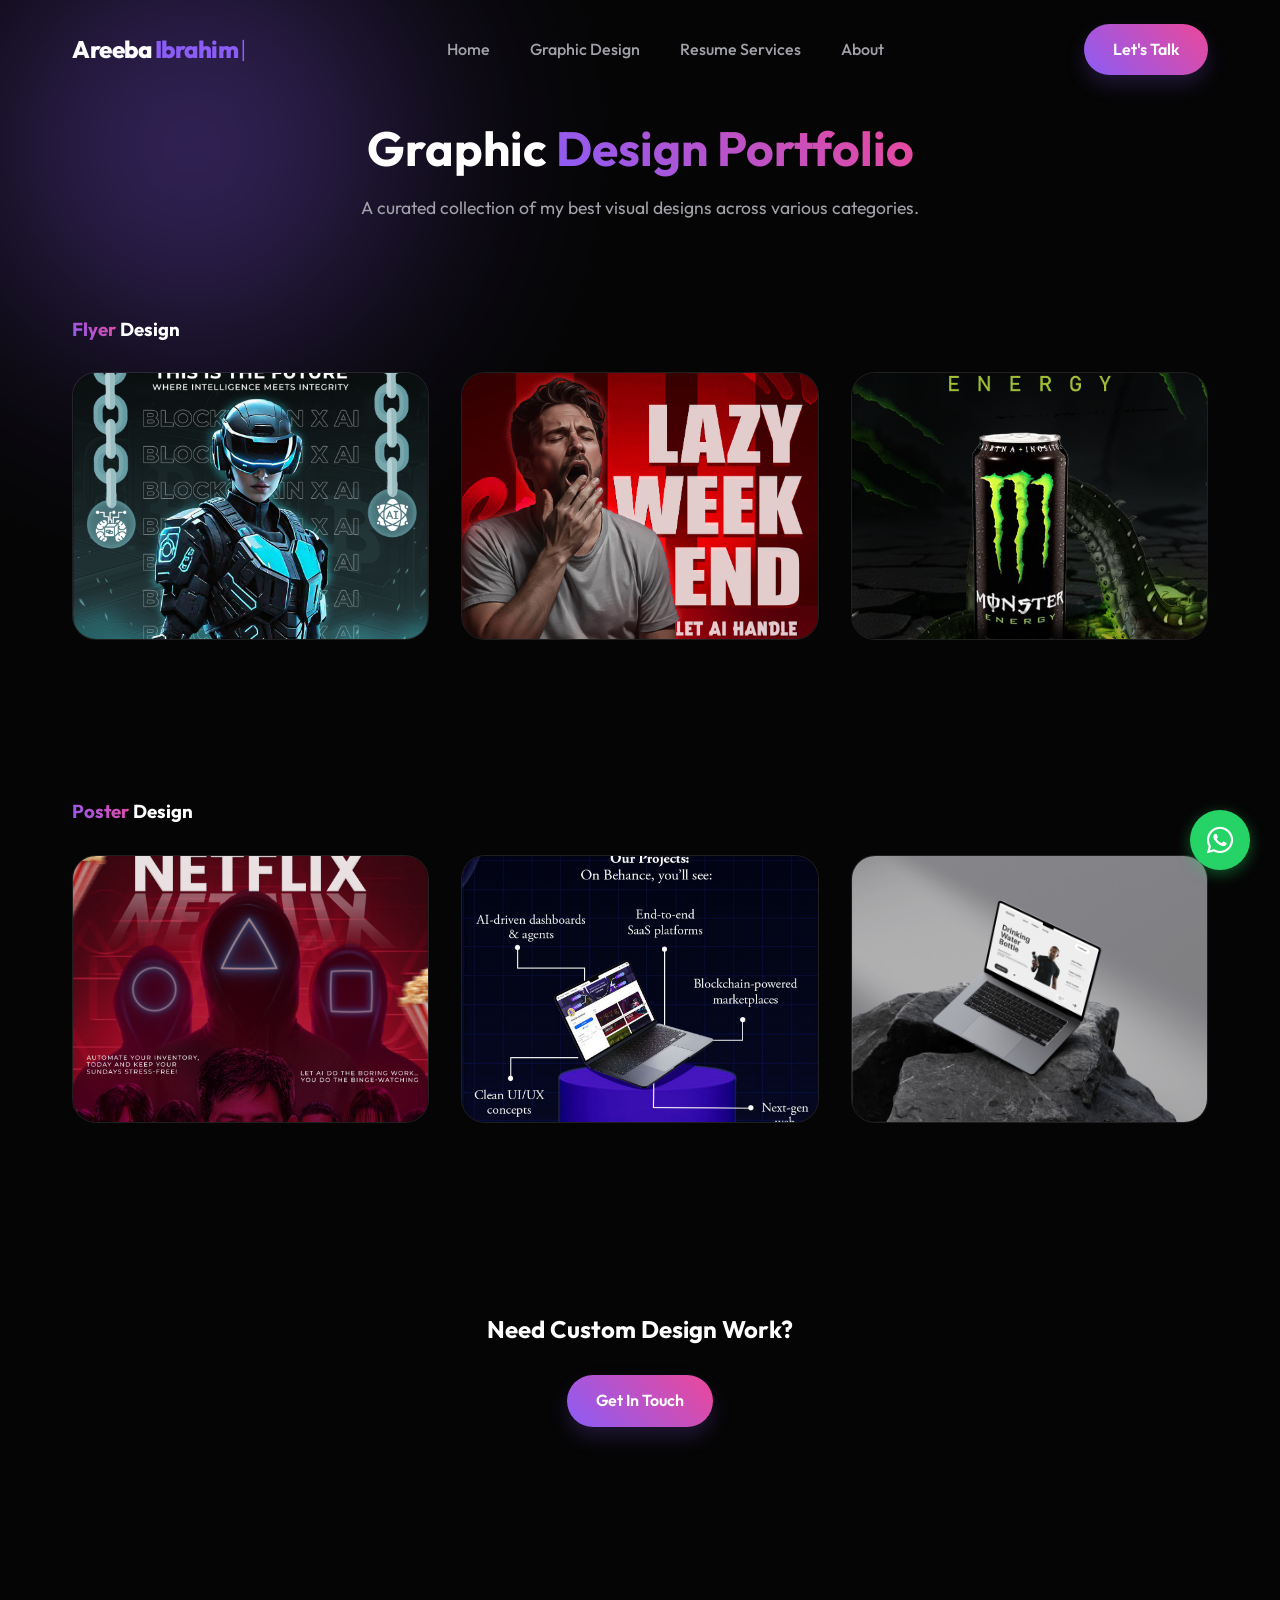
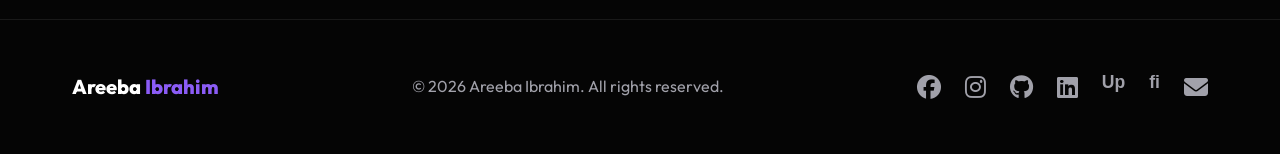
==== portfolio.html @ d7f8b788 "Adding all Files" ====
<!DOCTYPE html>
<html lang="en">

<head>
    <meta charset="UTF-8">
    <meta name="viewport" content="width=device-width, initial-scale=1.0">
    <title>Graphic Design Portfolio | Areeba Ibrahim</title>
    <link rel="preconnect" href="https://fonts.googleapis.com">
    <link rel="preconnect" href="https://fonts.gstatic.com" crossorigin>
    <link href="https://fonts.googleapis.com/css2?family=Outfit:wght@300;400;500;600;700;800&display=swap"
        rel="stylesheet">
    <link rel="stylesheet" href="https://cdnjs.cloudflare.com/ajax/libs/font-awesome/6.4.0/css/all.min.css">
    <link rel="stylesheet" href="style.css">
</head>

<body>
    <div class="blob blob-1"></div>

    <nav class="navbar">
        <div class="container nav-container">
            <a href="index.html" class="logo">Areeba <span class="logo-type" id="logoTextType" data-words='["Ibrahim"]'></span></a>
            <ul class="nav-links">
                <li><a href="index.html">Home</a></li>
                <li><a href="portfolio.html">Graphic Design</a></li>
                <li><a href="resume.html">Resume Services</a></li>
                <li><a href="index.html#about">About</a></li>
            </ul>
            <a href="index.html#contact" class="btn btn-primary nav-cta">Let's Talk</a>
            <div class="menu-toggle">
                <span></span>
                <span></span>
                <span></span>
            </div>
        </div>
    </nav>

    <main style="padding-top: 120px;">
        <div class="container">
            <div class="section-header reveal">
                <h2>Graphic <span class="gradient-text">Design Portfolio</span></h2>
                <p>A curated collection of my best visual designs across various categories.</p>
            </div>
        </div>

        <section class="work" style="padding-top: 2rem;">
            <div class="container">
                <div class="section-header reveal" style="text-align: left; margin-bottom: 2rem;">
                    <h3><span class="gradient-text">Flyer</span> Design</h3>
                </div>
                <div class="portfolio-grid">
                    <div class="portfolio-item glass reveal">
                        <div class="portfolio-img" style="background-image: url('Poster Design 1.png');"></div>
                        <div class="portfolio-info">
                            <span class="category">Portfolio</span>
                            <h3>Design</h3>
                        </div>
                    </div>
                    <div class="portfolio-item glass reveal" style="transition-delay: 100ms;">
                        <div class="portfolio-img" style="background-image: url('Poster Design 2.png');"></div>
                        <div class="portfolio-info">
                            <span class="category">Portfolio</span>
                            <h3>Design</h3>
                        </div>
                    </div>
                    <div class="portfolio-item glass reveal" style="transition-delay: 200ms;">
                        <div class="portfolio-img" style="background-image: url('Poster Design 3.png');"></div>
                        <div class="portfolio-info">
                            <span class="category">Portfolio</span>
                            <h3>Design</h3>
                        </div>
                    </div>
                </div>
            </div>
        </section>

        <section class="work" style="padding-top: 2rem;">
            <div class="container">
                <div class="section-header reveal" style="text-align: left; margin-bottom: 2rem;">
                    <h3><span class="gradient-text">Poster</span> Design</h3>
                </div>
                <div class="portfolio-grid">
                    <div class="portfolio-item glass reveal">
                        <div class="portfolio-img" style="background-image: url('Poster Design 4.png');"></div>
                        <div class="portfolio-info">
                            <span class="category">Portfolio</span>
                            <h3>Design</h3>
                        </div>
                    </div>
                    <div class="portfolio-item glass reveal" style="transition-delay: 100ms;">
                        <div class="portfolio-img" style="background-image: url('Poster Design 5.png');"></div>
                        <div class="portfolio-info">
                            <span class="category">Portfolio</span>
                            <h3>Design</h3>
                        </div>
                    </div>
                    <div class="portfolio-item glass reveal" style="transition-delay: 200ms;">
                        <div class="portfolio-img" style="background-image: url('mockups3.jpeg');"></div>
                        <div class="portfolio-info">
                            <span class="category">Portfolio</span>
                            <h3>Design</h3>
                        </div>
                    </div>
                </div>
            </div>
        </section>

        <section class="contact" style="padding-top: 4rem;">
            <div class="container" style="text-align: center;">
                <h2 class="reveal">Need Custom Design Work?</h2>
                <a href="index.html#contact" class="btn btn-primary reveal" style="margin-top: 2rem;">Get In Touch</a>
            </div>
        </section>
    </main>

    <footer>
        <div class="container footer-container">
            <div class="footer-logo">Areeba <span>Ibrahim</span></div>
            <p>&copy; 2026 Areeba Ibrahim. All rights reserved.</p>
            <div class="social-links">
                <a href="https://www.facebook.com/share/18To2o1bDG/?mibextid=wwXIfr" target="_blank" title="Facebook"><i
                        class="fa-brands fa-facebook"></i></a>
                <a href="https://www.instagram.com/areebafaiz_71?igsh=bWI3NHIzanN3ZGx4&utm_source=qr" target="_blank"
                    title="Instagram"><i class="fa-brands fa-instagram"></i></a>
                <a href="https://github.com/aribafaiz71" target="_blank" title="GitHub"><i
                        class="fa-brands fa-github"></i></a>
                <a href="https://www.linkedin.com/in/areebafaiz71" target="_blank" title="LinkedIn"><i
                        class="fa-brands fa-linkedin"></i></a>
                <a href="https://www.upwork.com/freelancers/~01b88f5b59e16fe8bf?mp_source=share" target="_blank"
                    title="Upwork" style="font-weight:bold; font-size: 1.1rem; font-family: sans-serif;">Up</a>
                <a href="https://www.fiverr.com/s/aklmRDW" target="_blank" title="Fiverr"
                    style="font-weight:bold; font-size: 1.1rem; font-family: sans-serif;">fi</a>
                <a href="mailto:aribaibrahim71@gmail.com" title="Email"><i class="fa-solid fa-envelope"></i></a>
            </div>
        </div>
    </footer>

    <!-- WhatsApp Floating Button -->
    <a href="https://wa.me/923408111890" class="whatsapp-float" target="_blank" title="Chat with me on WhatsApp">
        <i class="fa-brands fa-whatsapp"></i>
    </a>

    <script src="script.js"></script>
</body>

</html>
---- style.css ----
:root {
    --bg-color: #050505;
    --surface-color: rgba(255, 255, 255, 0.03);
    --border-color: rgba(255, 255, 255, 0.08);
    --text-primary: #ffffff;
    --text-secondary: #a1a1aa;
    --accent-1: #8b5cf6;
    --accent-2: #ec4899;
    --font-main: 'Outfit', sans-serif;
}

* {
    margin: 0;
    padding: 0;
    box-sizing: border-box;
}

html {
    scroll-behavior: smooth;
}

body {
    font-family: var(--font-main);
    background-color: var(--bg-color);
    color: var(--text-primary);
    line-height: 1.6;
    overflow-x: hidden;
    position: relative;
}

/* Background Blobs */
.blob {
    position: absolute;
    border-radius: 50%;
    filter: blur(100px);
    z-index: -1;
    opacity: 0.5;
    animation: float 10s infinite alternate ease-in-out;
}

.blob-1 {
    top: -10%;
    left: -10%;
    width: 50vw;
    height: 50vw;
    background: radial-gradient(circle, var(--accent-1), transparent 70%);
}

.blob-2 {
    bottom: 20%;
    right: -10%;
    width: 40vw;
    height: 40vw;
    background: radial-gradient(circle, var(--accent-2), transparent 70%);
    animation-delay: -5s;
}

@keyframes float {
    0% {
        transform: translate(0, 0) scale(1);
    }

    100% {
        transform: translate(50px, 50px) scale(1.1);
    }
}

/* Typography & Utils */
h1,
h2,
h3,
h4 {
    font-weight: 700;
    line-height: 1.2;
}

.gradient-text {
    background: linear-gradient(45deg, var(--accent-1), var(--accent-2));
    -webkit-background-clip: text;
    -webkit-text-fill-color: transparent;
}

.container {
    max-width: 1200px;
    margin: 0 auto;
    padding: 0 2rem;
}

.glass {
    background: var(--surface-color);
    backdrop-filter: blur(12px);
    -webkit-backdrop-filter: blur(12px);
    border: 1px solid var(--border-color);
    border-radius: 24px;
}

.btn {
    display: inline-block;
    padding: 0.8rem 1.8rem;
    border-radius: 50px;
    font-weight: 600;
    text-decoration: none;
    transition: transform 0.4s cubic-bezier(0.16, 1, 0.3, 1),
        box-shadow 0.4s cubic-bezier(0.16, 1, 0.3, 1),
        background 0.4s ease,
        border-color 0.4s ease;
    cursor: pointer;
    border: none;
    font-family: var(--font-main);
    font-size: 1rem;
    white-space: nowrap;
}

.btn-primary {
    background: linear-gradient(45deg, var(--accent-1), var(--accent-2));
    color: white;
    box-shadow: 0 10px 20px rgba(139, 92, 246, 0.2);
}

.btn-primary:hover {
    transform: translateY(-4px) scale(1.03);
    box-shadow: 0 15px 30px rgba(139, 92, 246, 0.4), 0 0 15px rgba(236, 72, 153, 0.3);
}

.btn-secondary {
    background: transparent;
    color: var(--text-primary);
    border: 1px solid var(--border-color);
}

.btn-secondary:hover {
    transform: translateY(-4px) scale(1.03);
    background: rgba(139, 92, 246, 0.1);
    border-color: var(--accent-1);
    box-shadow: 0 10px 20px rgba(139, 92, 246, 0.15);
}

.w-100 {
    width: 100%;
}

/* Navigation */
.navbar {
    position: fixed;
    top: 0;
    width: 100%;
    z-index: 1000;
    padding: 1.5rem 0;
    transition: all 0.3s ease;
}

.navbar.scrolled {
    background: rgba(5, 5, 5, 0.8);
    backdrop-filter: blur(20px);
    padding: 1rem 0;
    border-bottom: 1px solid var(--border-color);
}

.nav-container {
    display: flex;
    justify-content: space-between;
    align-items: center;
}

.logo {
    font-size: 1.5rem;
    font-weight: 800;
    color: var(--text-primary);
    text-decoration: none;
    letter-spacing: -0.5px;
}

.logo span {
    color: var(--accent-1);
}

.nav-links {
    display: flex;
    gap: 2.5rem;
    list-style: none;
}

.nav-links a {
    color: var(--text-secondary);
    text-decoration: none;
    font-weight: 500;
    transition: color 0.3s ease;
}

.nav-links a:hover {
    color: var(--text-primary);
}

.menu-toggle {
    display: none;
    flex-direction: column;
    gap: 6px;
    cursor: pointer;
}

.menu-toggle span {
    width: 25px;
    height: 2px;
    background: var(--text-primary);
    transition: 0.3s;
}

/* Sections */
section {
    padding: 8rem 0;
}

.section-header {
    margin-bottom: 4rem;
    text-align: center;
}

.section-header h2 {
    font-size: 3rem;
    margin-bottom: 1rem;
}

.section-header p {
    color: var(--text-secondary);
    font-size: 1.1rem;
    max-width: 600px;
    margin: 0 auto;
}

/* Hero Section */
.hero {
    min-height: 100vh;
    display: flex;
    align-items: center;
    padding-top: 120px;
}

.hero-container {
    display: flex;
    align-items: center;
    justify-content: space-between;
    gap: 4rem;
}

.hero-content {
    flex: 1;
}

.hero-image {
    flex: 1;
    display: flex;
    justify-content: center;
    align-items: center;
    position: relative;
}

.profile-pic-container {
    width: 380px;
    height: 380px;
    border-radius: 50%;
    border: 2px solid var(--accent-1);
    box-shadow: 0 0 40px rgba(139, 92, 246, 0.4);
    overflow: hidden;
    position: relative;
    background: radial-gradient(circle, rgba(139, 92, 246, 0.2) 0%, #050505 70%);
    display: flex;
    justify-content: center;
    align-items: center;
    animation: floatProfile 6s infinite ease-in-out;
}

.profile-pic {
    width: 100%;
    height: 100%;
    object-fit: cover;
    object-position: center top;
    transform: translateY(40px) scale(1.05);
    /* Pushes image down away from top border */
}

@keyframes floatProfile {

    0%,
    100% {
        transform: translateY(0);
        box-shadow: 0 0 40px rgba(139, 92, 246, 0.4);
    }

    50% {
        transform: translateY(-20px);
        box-shadow: 0 20px 50px rgba(236, 72, 153, 0.5);
    }
}

.badge {
    display: inline-flex;
    align-items: center;
    gap: 0.5rem;
    padding: 0.5rem 1rem;
    background: rgba(139, 92, 246, 0.1);
    color: var(--accent-1);
    border-radius: 50px;
    font-size: 0.875rem;
    font-weight: 600;
    margin-bottom: 2rem;
    border: 1px solid rgba(139, 92, 246, 0.2);
}

.live-dot {
    width: 8px;
    height: 8px;
    background-color: #22c55e;
    border-radius: 50%;
    display: inline-block;
    box-shadow: 0 0 8px #22c55e;
    animation: blink 1.5s infinite ease-in-out;
}

@keyframes blink {

    0%,
    100% {
        opacity: 1;
        transform: scale(1);
    }

    50% {
        opacity: 0.4;
        transform: scale(0.8);
    }
}

.hero-title {
    font-size: 5vw;
    letter-spacing: -2px;
    margin-bottom: 1.5rem;
}

.hero-subtitle {
    font-size: 1.25rem;
    color: var(--text-secondary);
    margin-bottom: 3rem;
    max-width: 600px;
}

.hero-actions {
    display: flex;
    flex-wrap: wrap;
    gap: 1rem;
}

/* Services */
.services-grid {
    display: grid;
    grid-template-columns: repeat(auto-fit, minmax(300px, 1fr));
    gap: 2rem;
}

.service-card {
    padding: 3rem 2rem;
    transition: transform 0.4s cubic-bezier(0.16, 1, 0.3, 1),
        box-shadow 0.4s cubic-bezier(0.16, 1, 0.3, 1),
        border-color 0.4s ease,
        background 0.4s ease;
    cursor: pointer;
}

.service-card:hover {
    transform: translateY(-12px) scale(1.02);
    box-shadow: 0 20px 40px rgba(139, 92, 246, 0.15), 0 0 20px rgba(139, 92, 246, 0.05);
    border-color: rgba(139, 92, 246, 0.3);
    background: rgba(255, 255, 255, 0.05);
}

.service-icon {
    font-size: 2.5rem;
    color: var(--accent-1);
    margin-bottom: 1.5rem;
    transition: transform 0.4s cubic-bezier(0.16, 1, 0.3, 1),
        color 0.4s ease,
        filter 0.4s ease;
}

.service-card:hover .service-icon {
    transform: scale(1.2) translateY(-4px);
    color: var(--accent-2);
    filter: drop-shadow(0 0 8px rgba(236, 72, 153, 0.6));
}

.service-card h3 {
    font-size: 1.5rem;
    margin-bottom: 1rem;
    transition: color 0.4s ease;
}

.service-card:hover h3 {
    color: var(--accent-1);
}

.service-card p {
    color: var(--text-secondary);
    margin-bottom: 1.5rem;
    transition: color 0.4s ease;
}

.service-card:hover p {
    color: #e4e4e7;
}

.service-list {
    list-style: none;
    color: var(--text-secondary);
}

.service-list li {
    margin-bottom: 0.5rem;
    padding-left: 1.5rem;
    position: relative;
}

.service-list li::before {
    content: '→';
    position: absolute;
    left: 0;
    color: var(--accent-2);
}

/* Work */
.portfolio-grid {
    display: grid;
    grid-template-columns: repeat(auto-fit, minmax(350px, 1fr));
    gap: 2rem;
}

.portfolio-item {
    display: block;
    text-decoration: none;
    overflow: hidden;
    position: relative;
    border-radius: 24px;
    aspect-ratio: 4/3;
    cursor: pointer;
    transition: transform 0.4s cubic-bezier(0.16, 1, 0.3, 1),
        box-shadow 0.4s cubic-bezier(0.16, 1, 0.3, 1),
        border-color 0.4s ease;
}

.portfolio-item:hover {
    transform: translateY(-8px) scale(1.01);
    border-color: rgba(139, 92, 246, 0.3);
    box-shadow: 0 15px 30px rgba(139, 92, 246, 0.15), 0 0 15px rgba(139, 92, 246, 0.05);
}

.portfolio-img {
    position: absolute;
    top: 0;
    left: 0;
    width: 100%;
    height: 100%;
    background-size: cover;
    background-position: center;
    transition: transform 0.6s cubic-bezier(0.16, 1, 0.3, 1);
}

.portfolio-item:hover .portfolio-img {
    transform: scale(1.05);
}

.portfolio-info {
    position: absolute;
    bottom: 0;
    left: 0;
    width: 100%;
    padding: 2rem;
    background: linear-gradient(to top, rgba(0, 0, 0, 0.9), transparent);
    transform: translateY(20px);
    opacity: 0;
    transition: all 0.4s ease;
}

.portfolio-item:hover .portfolio-info {
    transform: translateY(0);
    opacity: 1;
}

.portfolio-info .category {
    color: var(--accent-1);
    font-size: 0.875rem;
    font-weight: 600;
    text-transform: uppercase;
    letter-spacing: 1px;
}

.portfolio-info h3 {
    color: white;
    font-size: 1.5rem;
    margin-top: 0.5rem;
}

/* About */
.about-grid {
    display: grid;
    grid-template-columns: 1fr 1fr;
    gap: 4rem;
    align-items: center;
}

.about-content h2 {
    font-size: 3rem;
    margin-bottom: 2rem;
}

.about-content p {
    color: var(--text-secondary);
    font-size: 1.1rem;
    margin-bottom: 1.5rem;
}

.stats {
    display: flex;
    gap: 2rem;
    margin-top: 3rem;
}

.stat-item h4 {
    font-size: 3rem;
    color: var(--text-primary);
    line-height: 1;
    margin-bottom: 0.5rem;
}

.stat-item>span {
    color: var(--text-secondary);
    font-size: 1rem;
    text-transform: uppercase;
    letter-spacing: 1px;
    font-weight: 500;
}

.about-visual {
    aspect-ratio: 1;
    border-radius: 24px;
    padding: 1rem;
}

.visual-inner {
    width: 100%;
    height: 100%;
    border-radius: 16px;
    background-size: cover;
    background-position: center;
}

/* Contact */
.contact-container {
    display: grid;
    grid-template-columns: 1fr 1fr;
    gap: 4rem;
    padding: 4rem;
}

.contact-info h2 {
    font-size: 3rem;
    margin-bottom: 1.5rem;
}

.contact-info p {
    color: var(--text-secondary);
    margin-bottom: 2rem;
    font-size: 1.1rem;
}

.contact-details p {
    color: var(--text-primary);
    margin-bottom: 1rem;
    font-size: 1.1rem;
}

.contact-details a {
    color: var(--text-primary);
    text-decoration: none;
    transition: color 0.3s ease;
}

.contact-details a:hover {
    color: var(--accent-1);
}

.form-group {
    margin-bottom: 1.5rem;
}

.form-group label {
    display: block;
    margin-bottom: 0.5rem;
    color: var(--text-secondary);
    font-size: 0.875rem;
}

.form-group input,
.form-group textarea {
    width: 100%;
    padding: 1rem;
    background: rgba(255, 255, 255, 0.05);
    border: 1px solid var(--border-color);
    border-radius: 12px;
    color: var(--text-primary);
    font-family: var(--font-main);
    transition: border-color 0.3s ease;
}

.form-group input:focus,
.form-group textarea:focus {
    outline: none;
    border-color: var(--accent-1);
}

/* Footer */
footer {
    border-top: 1px solid var(--border-color);
    padding: 3rem 0;
    margin-top: 4rem;
}

.footer-container {
    display: flex;
    justify-content: space-between;
    align-items: center;
}

.footer-logo {
    font-size: 1.25rem;
    font-weight: 800;
}

.footer-logo span {
    color: var(--accent-1);
}

footer p {
    color: var(--text-secondary);
}

/* Social Links */
.social-links {
    display: flex;
    gap: 1.5rem;
    flex-wrap: wrap;
    justify-content: center;
}

.social-links a {
    color: var(--text-secondary);
    text-decoration: none;
    font-size: 1.5rem;
    transition: color 0.3s ease, transform 0.3s ease;
}

.social-links a:hover {
    color: var(--accent-1);
    transform: translateY(-3px);
}

/* FAQ / Why Me Section */
.faq-grid {
    display: flex;
    flex-direction: column;
    gap: 1rem;
    max-width: 800px;
    margin: 0 auto;
}

.faq-accordion {
    padding: 1.5rem;
    border-radius: 16px;
    cursor: pointer;
    transition: all 0.3s ease;
}

.faq-accordion summary {
    font-size: 1.25rem;
    font-weight: 600;
    color: var(--accent-1);
    outline: none;
    list-style: none;
    position: relative;
    padding-right: 2rem;
}

.faq-accordion summary::-webkit-details-marker {
    display: none;
}

.faq-accordion summary::after {
    content: '+';
    position: absolute;
    right: 0;
    top: 50%;
    transform: translateY(-50%);
    font-size: 1.5rem;
    transition: transform 0.3s ease;
}

.faq-accordion[open] summary::after {
    content: '−';
    transform: translateY(-50%) rotate(180deg);
}

.faq-accordion p {
    margin-top: 1rem;
    color: var(--text-secondary);
    line-height: 1.6;
}

/* WhatsApp Float */
.whatsapp-float {
    position: fixed;
    bottom: 30px;
    right: 30px;
    background-color: #25D366;
    color: white;
    width: 60px;
    height: 60px;
    border-radius: 50%;
    display: flex;
    justify-content: center;
    align-items: center;
    font-size: 30px;
    box-shadow: 0 4px 15px rgba(37, 211, 102, 0.4);
    z-index: 9999;
    text-decoration: none;
    transition: transform 0.3s ease, box-shadow 0.3s ease;
}

.whatsapp-float:hover {
    transform: scale(1.1);
    box-shadow: 0 6px 20px rgba(37, 211, 102, 0.6);
    color: white;
}

/* TextType Component Styles */
.text-type {
    display: inline-block;
    white-space: pre-wrap;
}

.logo-type {
    display: inline-block;
    white-space: pre-wrap;
}

.text-type__cursor {
    margin-left: 0.1rem;
    display: inline-block;
    color: var(--accent-2);
    animation: cursorBlink 0.8s infinite;
    font-weight: 300;
}

.text-type__cursor--hidden {
    display: none !important;
}

@keyframes cursorBlink {

    0%,
    100% {
        opacity: 1;
    }

    50% {
        opacity: 0;
    }
}

/* Animations */
.reveal {
    opacity: 0;
    transform: translateY(30px);
    transition: all 0.8s cubic-bezier(0.16, 1, 0.3, 1);
}

.reveal.active {
    opacity: 1;
    transform: translateY(0);
}

/* Testimonials Slider Layout */
.testimonials-slider-container {
    position: relative;
    display: flex;
    align-items: center;
    gap: 1.5rem;
    width: 100%;
}

.testimonials-slider-wrapper {
    overflow: hidden;
    width: 100%;
    border-radius: 24px;
    padding: 1rem 0;
    /* Add top/bottom padding so hover elevation shadow doesn't get clipped! */
}

.testimonials-slider {
    display: flex;
    transition: transform 0.6s cubic-bezier(0.16, 1, 0.3, 1);
    gap: 2rem;
}

.testimonial-card {
    flex: 0 0 calc(33.333% - 1.333rem);
    /* Default: 3 cards on desktop */
    padding: 2.5rem 2rem;
    display: flex;
    flex-direction: column;
    justify-content: space-between;
    transition: transform 0.4s cubic-bezier(0.16, 1, 0.3, 1),
        box-shadow 0.4s cubic-bezier(0.16, 1, 0.3, 1),
        border-color 0.4s ease;
    cursor: pointer;
}

@media (max-width: 1024px) {
    .testimonial-card {
        flex: 0 0 calc(50% - 1rem);
        /* 2 cards on tablet */
    }
}

@media (max-width: 768px) {
    .testimonial-card {
        flex: 0 0 100%;
        /* 1 card on mobile */
    }

    .testimonials-slider-container {
        gap: 0.5rem;
    }
}

.testimonial-card:hover {
    transform: translateY(-8px) scale(1.02);
    border-color: rgba(139, 92, 246, 0.3);
    box-shadow: 0 15px 30px rgba(139, 92, 246, 0.15), 0 0 15px rgba(139, 92, 246, 0.05);
}

/* Slider Navigation Buttons */
.slider-btn {
    background: rgba(255, 255, 255, 0.03);
    border: 1px solid var(--border-color);
    width: 50px;
    height: 50px;
    border-radius: 50%;
    color: var(--text-primary);
    display: flex;
    align-items: center;
    justify-content: center;
    cursor: pointer;
    transition: all 0.3s cubic-bezier(0.16, 1, 0.3, 1);
    z-index: 10;
    flex-shrink: 0;
}

.slider-btn:hover {
    background: var(--accent-1);
    border-color: var(--accent-1);
    box-shadow: 0 0 15px rgba(139, 92, 246, 0.4);
    transform: scale(1.1);
}

.slider-btn:active {
    transform: scale(0.95);
}

/* Slider Dots indicators */
.slider-dots {
    display: flex;
    justify-content: center;
    gap: 0.5rem;
    margin-top: 2rem;
}

.dot {
    width: 10px;
    height: 10px;
    border-radius: 50%;
    background: rgba(255, 255, 255, 0.2);
    cursor: pointer;
    transition: all 0.3s ease;
}

.dot.active {
    background: var(--accent-1);
    width: 25px;
    border-radius: 10px;
}

.testimonial-stars {
    color: #f59e0b;
    /* Golden star color */
    font-size: 1rem;
    margin-bottom: 1.5rem;
}

.testimonial-text {
    color: var(--text-secondary);
    font-size: 1.05rem;
    line-height: 1.6;
    margin-bottom: 2rem;
    font-style: italic;
}

.testimonial-client {
    display: flex;
    align-items: center;
    gap: 1rem;
}

.client-info h4 {
    font-size: 1.1rem;
    color: var(--text-primary);
    margin-bottom: 0.25rem;
}

.client-info span {
    color: var(--accent-1);
    font-size: 0.875rem;
    font-weight: 500;
}

/* Responsive */
@media (max-width: 992px) {

    .about-grid,
    .contact-container,
    .hero-container {
        grid-template-columns: 1fr;
        flex-direction: column;
        text-align: center;
    }

    .hero-title {
        font-size: 3.5rem;
    }

    .hero-content {
        margin-bottom: 3rem;
    }

    .hero-actions {
        justify-content: center;
        flex-wrap: wrap;
    }

    .profile-pic-container {
        width: 300px;
        height: 300px;
    }
}

@media (max-width: 768px) {

    .nav-links,
    .nav-cta {
        display: none;
    }

    .menu-toggle {
        display: flex;
    }

    .hero-title {
        font-size: 2.5rem;
    }

    .section-header h2 {
        font-size: 2rem;
    }

    .contact-container {
        padding: 2rem;
    }

    .footer-container {
        flex-direction: column;
        gap: 1.5rem;
        text-align: center;
    }
}
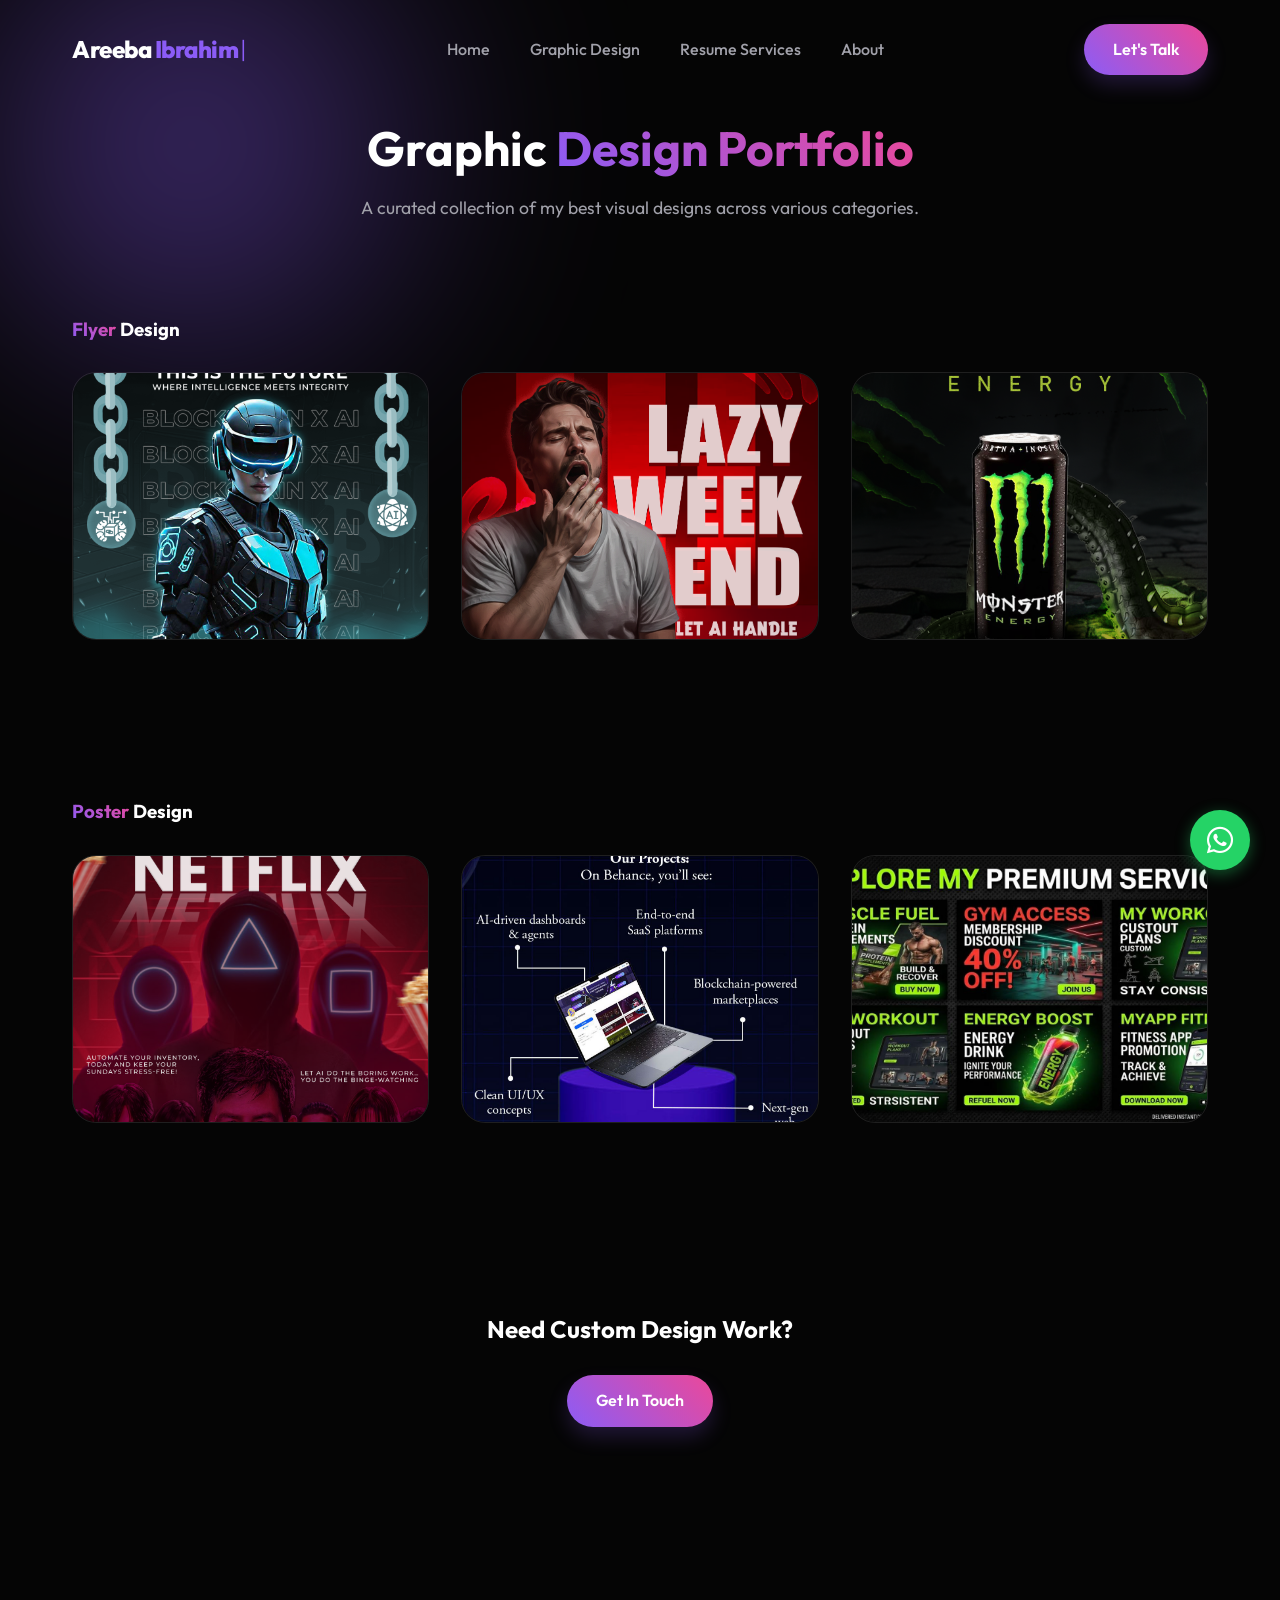
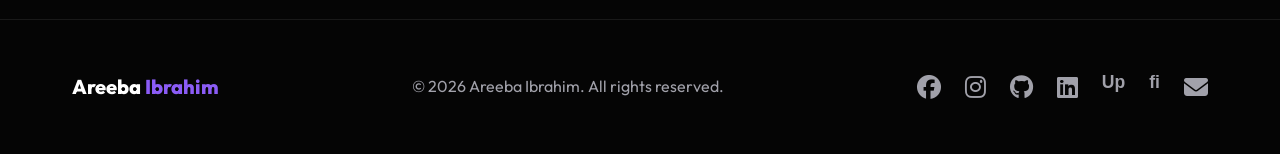
==== commit 60d686fd: "Changing Pics" ====
--- a/portfolio.html
+++ b/portfolio.html
@@ -94,7 +94,7 @@
                         </div>
                     </div>
                     <div class="portfolio-item glass reveal" style="transition-delay: 200ms;">
-                        <div class="portfolio-img" style="background-image: url('mockups3.jpeg');"></div>
+                        <div class="portfolio-img" style="background-image: url('image 2.jpeg');"></div>
                         <div class="portfolio-info">
                             <span class="category">Portfolio</span>
                             <h3>Design</h3>
--- a/style.css
+++ b/style.css
@@ -17,6 +17,7 @@
 
 html {
     scroll-behavior: smooth;
+    overflow-x: hidden;
 }
 
 body {
@@ -729,13 +730,35 @@
     box-shadow: 0 4px 15px rgba(37, 211, 102, 0.4);
     z-index: 9999;
     text-decoration: none;
-    transition: transform 0.3s ease, box-shadow 0.3s ease;
+    transition: transform 0.3s cubic-bezier(0.175, 0.885, 0.32, 1.275), box-shadow 0.3s ease, bottom 0.3s ease, right 0.3s ease;
 }
 
 .whatsapp-float:hover {
     transform: scale(1.1);
     box-shadow: 0 6px 20px rgba(37, 211, 102, 0.6);
     color: white;
+}
+
+/* Responsive WhatsApp Button */
+@media (max-width: 992px) {
+    .whatsapp-float {
+        bottom: 25px;
+        right: 25px;
+        width: 55px;
+        height: 55px;
+        font-size: 28px;
+    }
+}
+
+@media (max-width: 768px) {
+    .whatsapp-float {
+        bottom: 20px;
+        right: 20px;
+        width: 50px;
+        height: 50px;
+        font-size: 24px;
+        box-shadow: 0 3px 10px rgba(37, 211, 102, 0.3);
+    }
 }
 
 /* TextType Component Styles */
@@ -831,11 +854,39 @@
 @media (max-width: 768px) {
     .testimonial-card {
         flex: 0 0 100%;
+        padding: 2rem 1.5rem;
         /* 1 card on mobile */
     }
 
     .testimonials-slider-container {
-        gap: 0.5rem;
+        display: block;
+        position: relative;
+        padding-bottom: 80px;
+    }
+
+    .testimonials-slider-wrapper {
+        width: 100%;
+    }
+
+    .testimonials-slider-container .slider-btn {
+        display: flex;
+        position: absolute;
+        bottom: 10px;
+        width: 48px;
+        height: 48px;
+        z-index: 10;
+    }
+
+    .testimonials-slider-container .prev-btn {
+        left: calc(50% - 60px);
+    }
+
+    .testimonials-slider-container .next-btn {
+        right: calc(50% - 60px);
+    }
+
+    .slider-dots {
+        margin-top: 1rem;
     }
 }
 
